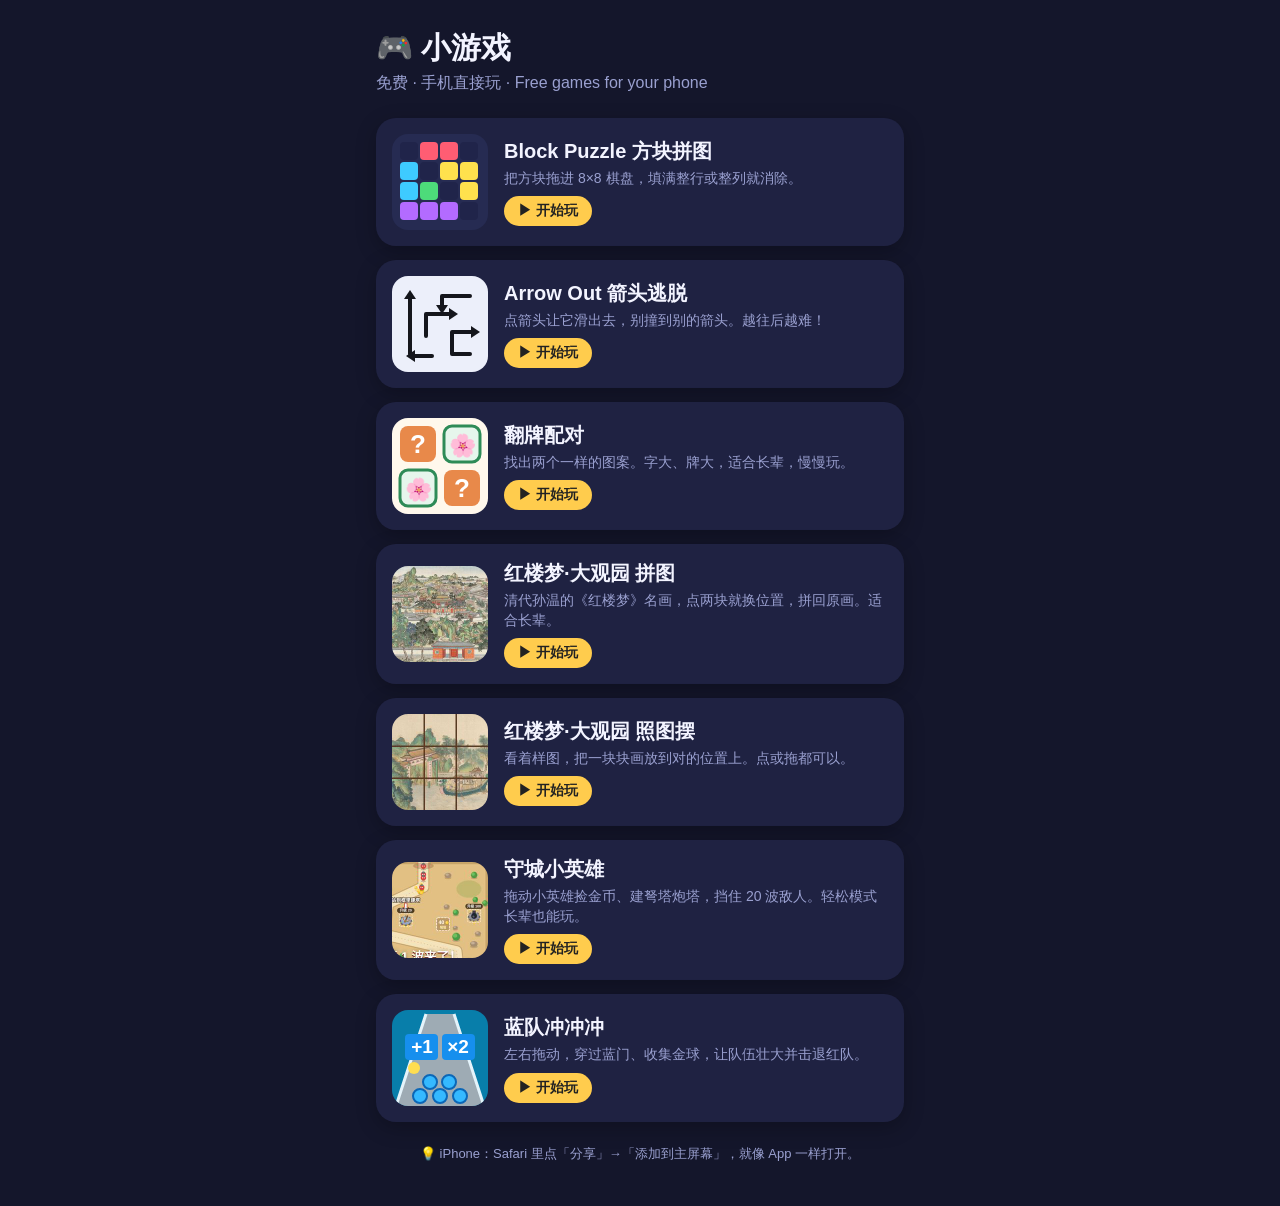
==== index.html @ 64d3f09d "Add Bridge Squad game and homepage entry with Netlify static publishing" ====
<!DOCTYPE html>
<html lang="zh">
<head>
<meta charset="utf-8">
<meta name="viewport" content="width=device-width,initial-scale=1,viewport-fit=cover">
<meta name="apple-mobile-web-app-capable" content="yes">
<meta name="mobile-web-app-capable" content="yes">
<meta name="theme-color" content="#14162b">
<title>Michael's Games</title>
<style>
  :root{--bg:#14162b;--card:#1f2242;--text:#f3f4ff;--muted:#9aa0d0;--accent:#ffcc4d}
  *{box-sizing:border-box;-webkit-tap-highlight-color:transparent}
  html,body{margin:0;background:var(--bg);color:var(--text);
    font-family:-apple-system,BlinkMacSystemFont,"Segoe UI",Roboto,"PingFang SC",sans-serif}
  main{max-width:560px;margin:0 auto;padding:calc(28px + env(safe-area-inset-top)) 16px calc(28px + env(safe-area-inset-bottom))}
  h1{font-size:30px;margin:0 0 4px;font-weight:800}
  .sub{color:var(--muted);margin:0 0 24px}
  a.game{display:flex;gap:16px;align-items:center;text-decoration:none;color:inherit;background:var(--card);
    border-radius:20px;padding:16px;margin-bottom:14px;box-shadow:0 6px 20px rgba(0,0,0,.25);
    transition:transform .15s ease, box-shadow .15s ease}
  a.game:active{transform:scale(.97)}
  @media (hover:hover){a.game:hover{transform:translateY(-2px);box-shadow:0 10px 28px rgba(0,0,0,.35)}}
  .thumb{flex:none;width:96px;height:96px;border-radius:16px;overflow:hidden}
  .thumb svg{display:block;width:100%;height:100%}
  .info{flex:1;min-width:0}
  .info h2{margin:0 0 4px;font-size:20px}
  .info p{margin:0 0 8px;color:var(--muted);font-size:14px;line-height:1.4}
  .play{display:inline-block;background:var(--accent);color:#222;font-weight:700;font-size:14px;padding:6px 14px;border-radius:999px}
  .tip{margin-top:22px;color:var(--muted);font-size:13px;line-height:1.6;text-align:center}
</style>
</head>
<body>
<main>
  <h1>🎮 小游戏</h1>
  <p class="sub">免费 · 手机直接玩 · Free games for your phone</p>

  <a class="game" href="block-puzzle/">
    <div class="thumb">
      <svg viewBox="0 0 96 96" aria-hidden="true">
        <rect width="96" height="96" fill="#262b52"/>
        <g transform="translate(8 8)">
          <rect x="0"  y="0"  width="18" height="18" rx="4" fill="#20244a"/><rect x="20" y="0"  width="18" height="18" rx="4" fill="#ff5d73"/><rect x="40" y="0"  width="18" height="18" rx="4" fill="#ff5d73"/><rect x="60" y="0"  width="18" height="18" rx="4" fill="#20244a"/>
          <rect x="0"  y="20" width="18" height="18" rx="4" fill="#3ecbff"/><rect x="20" y="20" width="18" height="18" rx="4" fill="#20244a"/><rect x="40" y="20" width="18" height="18" rx="4" fill="#ffe14d"/><rect x="60" y="20" width="18" height="18" rx="4" fill="#ffe14d"/>
          <rect x="0"  y="40" width="18" height="18" rx="4" fill="#3ecbff"/><rect x="20" y="40" width="18" height="18" rx="4" fill="#4ddb7a"/><rect x="40" y="40" width="18" height="18" rx="4" fill="#20244a"/><rect x="60" y="40" width="18" height="18" rx="4" fill="#ffe14d"/>
          <rect x="0"  y="60" width="18" height="18" rx="4" fill="#b36bff"/><rect x="20" y="60" width="18" height="18" rx="4" fill="#b36bff"/><rect x="40" y="60" width="18" height="18" rx="4" fill="#b36bff"/><rect x="60" y="60" width="18" height="18" rx="4" fill="#20244a"/>
        </g>
      </svg>
    </div>
    <div class="info">
      <h2>Block Puzzle 方块拼图</h2>
      <p>把方块拖进 8×8 棋盘，填满整行或整列就消除。</p>
      <span class="play">▶ 开始玩</span>
    </div>
  </a>

  <a class="game" href="arrow-puzzle/">
    <div class="thumb">
      <svg viewBox="0 0 96 96" aria-hidden="true">
        <rect width="96" height="96" fill="#eceffa"/>
        <g fill="none" stroke="#15161c" stroke-width="4" stroke-linecap="round" stroke-linejoin="round">
          <path d="M18 78 V22"/><path d="M34 60 V38 H58"/><path d="M78 20 H50 V30"/><path d="M78 78 H60 V56 H80"/><path d="M40 80 H22"/>
        </g>
        <g fill="#15161c">
          <path d="M18 14 l-6 9 h12z"/><path d="M66 38 l-9 -6 v12z"/><path d="M50 38 l-6 -9 h12z"/><path d="M88 56 l-9 -6 v12z"/><path d="M14 80 l9 -6 v12z"/>
        </g>
      </svg>
    </div>
    <div class="info">
      <h2>Arrow Out 箭头逃脱</h2>
      <p>点箭头让它滑出去，别撞到别的箭头。越往后越难！</p>
      <span class="play">▶ 开始玩</span>
    </div>
  </a>

  <a class="game" href="memory-game/">
    <div class="thumb">
      <svg viewBox="0 0 96 96" aria-hidden="true">
        <rect width="96" height="96" fill="#fff8ec"/>
        <rect x="8" y="8" width="36" height="36" rx="8" fill="#e8894a"/><text x="26" y="35" font-size="26" font-weight="800" fill="#fff" text-anchor="middle" font-family="sans-serif">?</text>
        <rect x="52" y="8" width="36" height="36" rx="8" fill="#e6f6ec" stroke="#2e8b57" stroke-width="3"/><text x="70" y="35" font-size="22" text-anchor="middle">🌸</text>
        <rect x="8" y="52" width="36" height="36" rx="8" fill="#e6f6ec" stroke="#2e8b57" stroke-width="3"/><text x="26" y="79" font-size="22" text-anchor="middle">🌸</text>
        <rect x="52" y="52" width="36" height="36" rx="8" fill="#e8894a"/><text x="70" y="79" font-size="26" font-weight="800" fill="#fff" text-anchor="middle" font-family="sans-serif">?</text>
      </svg>
    </div>
    <div class="info">
      <h2>翻牌配对</h2>
      <p>找出两个一样的图案。字大、牌大，适合长辈，慢慢玩。</p>
      <span class="play">▶ 开始玩</span>
    </div>
  </a>

  <a class="game" href="daguanyuan/">
    <div class="thumb"><img src="[data-uri]" alt="" style="width:100%;height:100%;object-fit:cover;display:block"></div>
    <div class="info">
      <h2>红楼梦·大观园 拼图</h2>
      <p>清代孙温的《红楼梦》名画，点两块就换位置，拼回原画。适合长辈。</p>
      <span class="play">▶ 开始玩</span>
    </div>
  </a>

  <a class="game" href="daguanyuan2/">
    <div class="thumb"><img src="[data-uri]" alt="" style="width:100%;height:100%;object-fit:cover;display:block"></div>
    <div class="info">
      <h2>红楼梦·大观园 照图摆</h2>
      <p>看着样图，把一块块画放到对的位置上。点或拖都可以。</p>
      <span class="play">▶ 开始玩</span>
    </div>
  </a>

  <a class="game" href="castle-hero/">
    <div class="thumb"><img src="[data-uri]" alt="" style="width:100%;height:100%;object-fit:cover;display:block"></div>
    <div class="info">
      <h2>守城小英雄</h2>
      <p>拖动小英雄捡金币、建弩塔炮塔，挡住 20 波敌人。轻松模式长辈也能玩。</p>
      <span class="play">▶ 开始玩</span>
    </div>
  </a>


  <a class="game" href="bridge-squad/">
    <div class="thumb">
      <svg viewBox="0 0 96 96" aria-hidden="true">
        <rect width="96" height="96" fill="#087eaa"/>
        <path d="M34 4H62L92 96H4Z" fill="#9eabb4"/>
        <path d="M34 4L4 96M62 4L92 96" stroke="#e4f3fa" stroke-width="3"/>
        <rect x="13" y="24" width="33" height="26" rx="4" fill="#168fee"/>
        <rect x="50" y="24" width="33" height="26" rx="4" fill="#168fee"/>
        <text x="30" y="43" fill="white" text-anchor="middle" font-family="sans-serif" font-size="19" font-weight="900">+1</text>
        <text x="66" y="43" fill="white" text-anchor="middle" font-family="sans-serif" font-size="19" font-weight="900">×2</text>
        <g fill="#35b9ff" stroke="#0b67b7" stroke-width="2"><circle cx="38" cy="72" r="7"/><circle cx="57" cy="72" r="7"/><circle cx="28" cy="86" r="7"/><circle cx="48" cy="86" r="7"/><circle cx="68" cy="86" r="7"/></g>
        <circle cx="22" cy="58" r="6" fill="#ffde50"/>
      </svg>
    </div>
    <div class="info">
      <h2>蓝队冲冲冲</h2>
      <p>左右拖动，穿过蓝门、收集金球，让队伍壮大并击退红队。</p>
      <span class="play">▶ 开始玩</span>
    </div>
  </a>

  <p class="tip">💡 iPhone：Safari 里点「分享」→「添加到主屏幕」，就像 App 一样打开。</p>
</main>
</body>
</html>
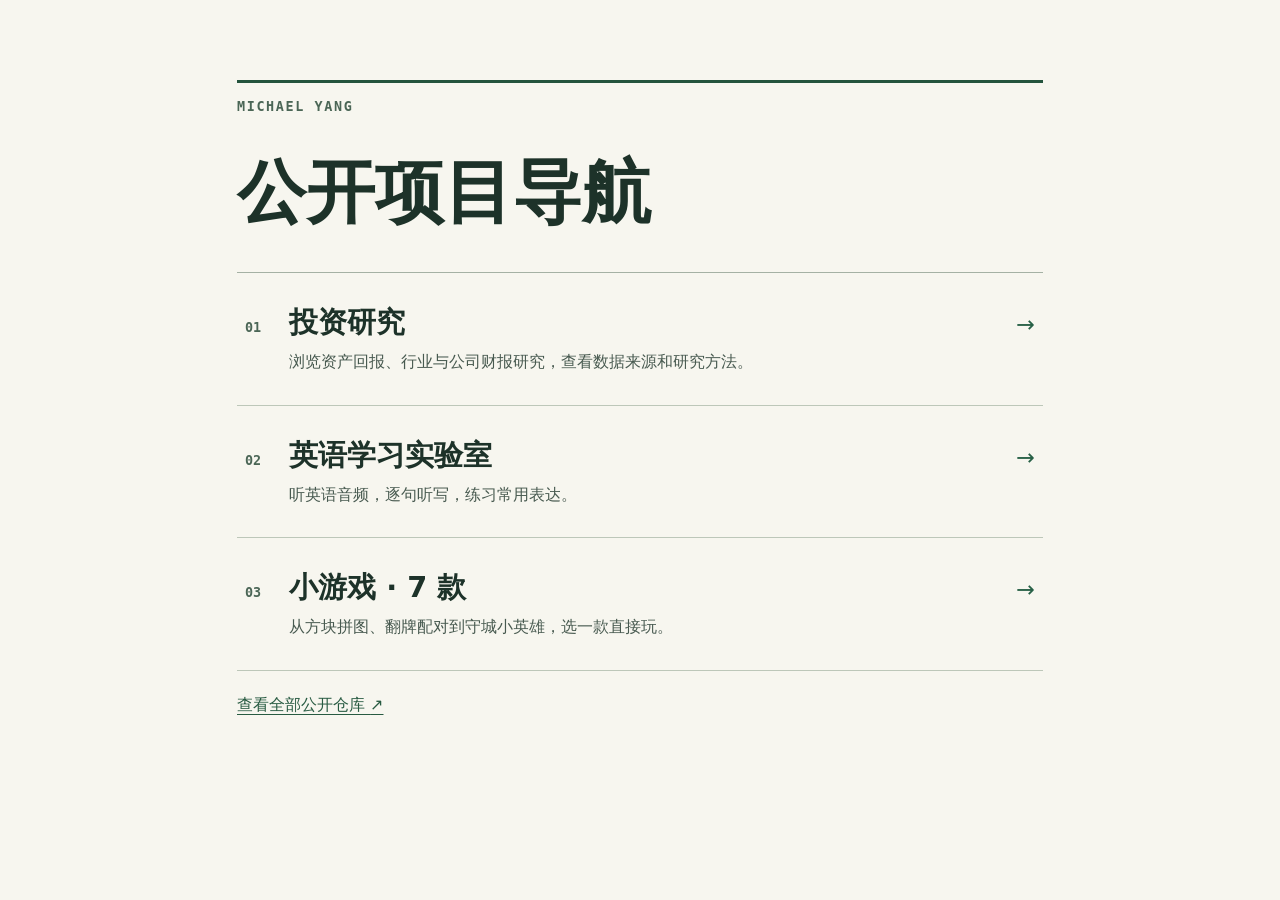
==== commit f6b026bc: "Add a public project directory and move the game collection to /games/" ====
--- a/index.html
+++ b/index.html
@@ -1,144 +1,68 @@
-<!DOCTYPE html>
-<html lang="zh">
+<!doctype html>
+<html lang="zh-CN">
 <head>
-<meta charset="utf-8">
-<meta name="viewport" content="width=device-width,initial-scale=1,viewport-fit=cover">
-<meta name="apple-mobile-web-app-capable" content="yes">
-<meta name="mobile-web-app-capable" content="yes">
-<meta name="theme-color" content="#14162b">
-<title>Michael's Games</title>
-<style>
-  :root{--bg:#14162b;--card:#1f2242;--text:#f3f4ff;--muted:#9aa0d0;--accent:#ffcc4d}
-  *{box-sizing:border-box;-webkit-tap-highlight-color:transparent}
-  html,body{margin:0;background:var(--bg);color:var(--text);
-    font-family:-apple-system,BlinkMacSystemFont,"Segoe UI",Roboto,"PingFang SC",sans-serif}
-  main{max-width:560px;margin:0 auto;padding:calc(28px + env(safe-area-inset-top)) 16px calc(28px + env(safe-area-inset-bottom))}
-  h1{font-size:30px;margin:0 0 4px;font-weight:800}
-  .sub{color:var(--muted);margin:0 0 24px}
-  a.game{display:flex;gap:16px;align-items:center;text-decoration:none;color:inherit;background:var(--card);
-    border-radius:20px;padding:16px;margin-bottom:14px;box-shadow:0 6px 20px rgba(0,0,0,.25);
-    transition:transform .15s ease, box-shadow .15s ease}
-  a.game:active{transform:scale(.97)}
-  @media (hover:hover){a.game:hover{transform:translateY(-2px);box-shadow:0 10px 28px rgba(0,0,0,.35)}}
-  .thumb{flex:none;width:96px;height:96px;border-radius:16px;overflow:hidden}
-  .thumb svg{display:block;width:100%;height:100%}
-  .info{flex:1;min-width:0}
-  .info h2{margin:0 0 4px;font-size:20px}
-  .info p{margin:0 0 8px;color:var(--muted);font-size:14px;line-height:1.4}
-  .play{display:inline-block;background:var(--accent);color:#222;font-weight:700;font-size:14px;padding:6px 14px;border-radius:999px}
-  .tip{margin-top:22px;color:var(--muted);font-size:13px;line-height:1.6;text-align:center}
-</style>
+  <meta charset="utf-8">
+  <meta name="viewport" content="width=device-width, initial-scale=1">
+  <meta name="theme-color" content="#f7f6ef">
+  <meta name="description" content="Michael 的公开项目导航，浏览投资研究、练习英语或挑一款小游戏。">
+  <title>公开项目导航 · Michael Yang</title>
+  <style>
+    * { box-sizing: border-box; }
+    body {
+      margin: 0;
+      background: #f7f6ef;
+      color: #1d3229;
+      font-family: system-ui, "PingFang SC", "Microsoft YaHei", sans-serif;
+    }
+    main { max-width: 850px; margin: auto; padding: clamp(28px, 7vw, 80px) 22px; }
+    header { border-top: 3px solid #24543d; padding-top: 16px; }
+    .owner, .number { font: 600 .84rem ui-monospace, monospace; color: #4b6656; }
+    .owner { margin: 0; letter-spacing: .12em; }
+    h1 { font-size: clamp(2.3rem, 7vw, 4.3rem); margin: .6em 0; line-height: 1.1; }
+    nav { border-top: 1px solid #a5b1a4; }
+    .project {
+      display: grid;
+      grid-template-columns: auto 1fr auto;
+      gap: clamp(12px, 3vw, 28px);
+      align-items: baseline;
+      padding: clamp(20px, 4vw, 30px) 8px;
+      border-bottom: 1px solid #bdc7b9;
+      color: inherit;
+      text-decoration: none;
+    }
+    .project:hover, .project:focus-visible { background: #eaf0e4; }
+    a:focus-visible { outline: 3px solid #226749; outline-offset: 2px; }
+    h2 { font-size: clamp(1.3rem, 4vw, 1.8rem); margin: 0; }
+    .description { margin: 6px 0 0; color: #485a50; line-height: 1.6; }
+    .arrow { color: #276046; font-size: 1.4rem; }
+    footer { margin-top: 24px; }
+    footer a { color: #285b42; text-underline-offset: 4px; }
+  </style>
 </head>
 <body>
-<main>
-  <h1>🎮 小游戏</h1>
-  <p class="sub">免费 · 手机直接玩 · Free games for your phone</p>
-
-  <a class="game" href="block-puzzle/">
-    <div class="thumb">
-      <svg viewBox="0 0 96 96" aria-hidden="true">
-        <rect width="96" height="96" fill="#262b52"/>
-        <g transform="translate(8 8)">
-          <rect x="0"  y="0"  width="18" height="18" rx="4" fill="#20244a"/><rect x="20" y="0"  width="18" height="18" rx="4" fill="#ff5d73"/><rect x="40" y="0"  width="18" height="18" rx="4" fill="#ff5d73"/><rect x="60" y="0"  width="18" height="18" rx="4" fill="#20244a"/>
-          <rect x="0"  y="20" width="18" height="18" rx="4" fill="#3ecbff"/><rect x="20" y="20" width="18" height="18" rx="4" fill="#20244a"/><rect x="40" y="20" width="18" height="18" rx="4" fill="#ffe14d"/><rect x="60" y="20" width="18" height="18" rx="4" fill="#ffe14d"/>
-          <rect x="0"  y="40" width="18" height="18" rx="4" fill="#3ecbff"/><rect x="20" y="40" width="18" height="18" rx="4" fill="#4ddb7a"/><rect x="40" y="40" width="18" height="18" rx="4" fill="#20244a"/><rect x="60" y="40" width="18" height="18" rx="4" fill="#ffe14d"/>
-          <rect x="0"  y="60" width="18" height="18" rx="4" fill="#b36bff"/><rect x="20" y="60" width="18" height="18" rx="4" fill="#b36bff"/><rect x="40" y="60" width="18" height="18" rx="4" fill="#b36bff"/><rect x="60" y="60" width="18" height="18" rx="4" fill="#20244a"/>
-        </g>
-      </svg>
-    </div>
-    <div class="info">
-      <h2>Block Puzzle 方块拼图</h2>
-      <p>把方块拖进 8×8 棋盘，填满整行或整列就消除。</p>
-      <span class="play">▶ 开始玩</span>
-    </div>
-  </a>
-
-  <a class="game" href="arrow-puzzle/">
-    <div class="thumb">
-      <svg viewBox="0 0 96 96" aria-hidden="true">
-        <rect width="96" height="96" fill="#eceffa"/>
-        <g fill="none" stroke="#15161c" stroke-width="4" stroke-linecap="round" stroke-linejoin="round">
-          <path d="M18 78 V22"/><path d="M34 60 V38 H58"/><path d="M78 20 H50 V30"/><path d="M78 78 H60 V56 H80"/><path d="M40 80 H22"/>
-        </g>
-        <g fill="#15161c">
-          <path d="M18 14 l-6 9 h12z"/><path d="M66 38 l-9 -6 v12z"/><path d="M50 38 l-6 -9 h12z"/><path d="M88 56 l-9 -6 v12z"/><path d="M14 80 l9 -6 v12z"/>
-        </g>
-      </svg>
-    </div>
-    <div class="info">
-      <h2>Arrow Out 箭头逃脱</h2>
-      <p>点箭头让它滑出去，别撞到别的箭头。越往后越难！</p>
-      <span class="play">▶ 开始玩</span>
-    </div>
-  </a>
-
-  <a class="game" href="memory-game/">
-    <div class="thumb">
-      <svg viewBox="0 0 96 96" aria-hidden="true">
-        <rect width="96" height="96" fill="#fff8ec"/>
-        <rect x="8" y="8" width="36" height="36" rx="8" fill="#e8894a"/><text x="26" y="35" font-size="26" font-weight="800" fill="#fff" text-anchor="middle" font-family="sans-serif">?</text>
-        <rect x="52" y="8" width="36" height="36" rx="8" fill="#e6f6ec" stroke="#2e8b57" stroke-width="3"/><text x="70" y="35" font-size="22" text-anchor="middle">🌸</text>
-        <rect x="8" y="52" width="36" height="36" rx="8" fill="#e6f6ec" stroke="#2e8b57" stroke-width="3"/><text x="26" y="79" font-size="22" text-anchor="middle">🌸</text>
-        <rect x="52" y="52" width="36" height="36" rx="8" fill="#e8894a"/><text x="70" y="79" font-size="26" font-weight="800" fill="#fff" text-anchor="middle" font-family="sans-serif">?</text>
-      </svg>
-    </div>
-    <div class="info">
-      <h2>翻牌配对</h2>
-      <p>找出两个一样的图案。字大、牌大，适合长辈，慢慢玩。</p>
-      <span class="play">▶ 开始玩</span>
-    </div>
-  </a>
-
-  <a class="game" href="daguanyuan/">
-    <div class="thumb"><img src="[data-uri]" alt="" style="width:100%;height:100%;object-fit:cover;display:block"></div>
-    <div class="info">
-      <h2>红楼梦·大观园 拼图</h2>
-      <p>清代孙温的《红楼梦》名画，点两块就换位置，拼回原画。适合长辈。</p>
-      <span class="play">▶ 开始玩</span>
-    </div>
-  </a>
-
-  <a class="game" href="daguanyuan2/">
-    <div class="thumb"><img src="[data-uri]" alt="" style="width:100%;height:100%;object-fit:cover;display:block"></div>
-    <div class="info">
-      <h2>红楼梦·大观园 照图摆</h2>
-      <p>看着样图，把一块块画放到对的位置上。点或拖都可以。</p>
-      <span class="play">▶ 开始玩</span>
-    </div>
-  </a>
-
-  <a class="game" href="castle-hero/">
-    <div class="thumb"><img src="[data-uri]" alt="" style="width:100%;height:100%;object-fit:cover;display:block"></div>
-    <div class="info">
-      <h2>守城小英雄</h2>
-      <p>拖动小英雄捡金币、建弩塔炮塔，挡住 20 波敌人。轻松模式长辈也能玩。</p>
-      <span class="play">▶ 开始玩</span>
-    </div>
-  </a>
-
-
-  <a class="game" href="bridge-squad/">
-    <div class="thumb">
-      <svg viewBox="0 0 96 96" aria-hidden="true">
-        <rect width="96" height="96" fill="#087eaa"/>
-        <path d="M34 4H62L92 96H4Z" fill="#9eabb4"/>
-        <path d="M34 4L4 96M62 4L92 96" stroke="#e4f3fa" stroke-width="3"/>
-        <rect x="13" y="24" width="33" height="26" rx="4" fill="#168fee"/>
-        <rect x="50" y="24" width="33" height="26" rx="4" fill="#168fee"/>
-        <text x="30" y="43" fill="white" text-anchor="middle" font-family="sans-serif" font-size="19" font-weight="900">+1</text>
-        <text x="66" y="43" fill="white" text-anchor="middle" font-family="sans-serif" font-size="19" font-weight="900">×2</text>
-        <g fill="#35b9ff" stroke="#0b67b7" stroke-width="2"><circle cx="38" cy="72" r="7"/><circle cx="57" cy="72" r="7"/><circle cx="28" cy="86" r="7"/><circle cx="48" cy="86" r="7"/><circle cx="68" cy="86" r="7"/></g>
-        <circle cx="22" cy="58" r="6" fill="#ffde50"/>
-      </svg>
-    </div>
-    <div class="info">
-      <h2>蓝队冲冲冲</h2>
-      <p>左右拖动，穿过蓝门、收集金球，让队伍壮大并击退红队。</p>
-      <span class="play">▶ 开始玩</span>
-    </div>
-  </a>
-
-  <p class="tip">💡 iPhone：Safari 里点「分享」→「添加到主屏幕」，就像 App 一样打开。</p>
-</main>
+  <main>
+    <header>
+      <p class="owner">MICHAEL YANG</p>
+      <h1>公开项目导航</h1>
+    </header>
+    <nav aria-label="公开项目">
+      <a class="project" href="/investment-research-os/">
+        <span class="number" aria-hidden="true">01</span>
+        <div><h2>投资研究</h2><p class="description">浏览资产回报、行业与公司财报研究，查看数据来源和研究方法。</p></div>
+        <span class="arrow" aria-hidden="true">→</span>
+      </a>
+      <a class="project" href="/nce-learning-lab/">
+        <span class="number" aria-hidden="true">02</span>
+        <div><h2>英语学习实验室</h2><p class="description">听英语音频，逐句听写，练习常用表达。</p></div>
+        <span class="arrow" aria-hidden="true">→</span>
+      </a>
+      <a class="project" href="/games/">
+        <span class="number" aria-hidden="true">03</span>
+        <div><h2>小游戏 · 7 款</h2><p class="description">从方块拼图、翻牌配对到守城小英雄，选一款直接玩。</p></div>
+        <span class="arrow" aria-hidden="true">→</span>
+      </a>
+    </nav>
+    <footer><a href="https://github.com/werneryang?tab=repositories">查看全部公开仓库 <span aria-hidden="true">↗</span></a></footer>
+  </main>
 </body>
 </html>
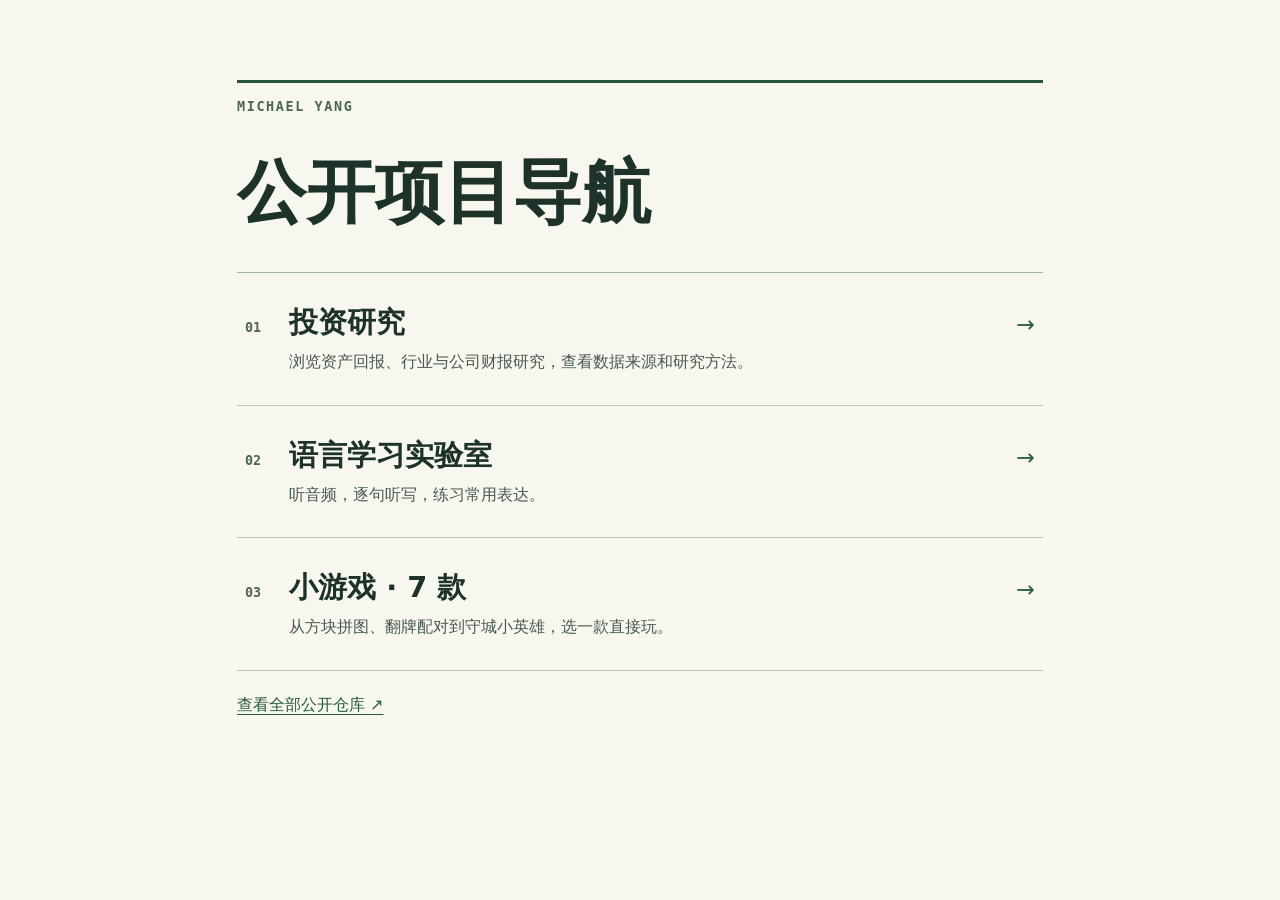
==== commit d8e0ec6f: "Rename the learning lab in the project directory" ====
--- a/index.html
+++ b/index.html
@@ -4,7 +4,7 @@
   <meta charset="utf-8">
   <meta name="viewport" content="width=device-width, initial-scale=1">
   <meta name="theme-color" content="#f7f6ef">
-  <meta name="description" content="Michael 的公开项目导航，浏览投资研究、练习英语或挑一款小游戏。">
+  <meta name="description" content="Michael 的公开项目导航，浏览投资研究、练习语言或挑一款小游戏。">
   <title>公开项目导航 · Michael Yang</title>
   <style>
     * { box-sizing: border-box; }
@@ -53,7 +53,7 @@
       </a>
       <a class="project" href="/nce-learning-lab/">
         <span class="number" aria-hidden="true">02</span>
-        <div><h2>英语学习实验室</h2><p class="description">听英语音频，逐句听写，练习常用表达。</p></div>
+        <div><h2>语言学习实验室</h2><p class="description">听音频，逐句听写，练习常用表达。</p></div>
         <span class="arrow" aria-hidden="true">→</span>
       </a>
       <a class="project" href="/games/">
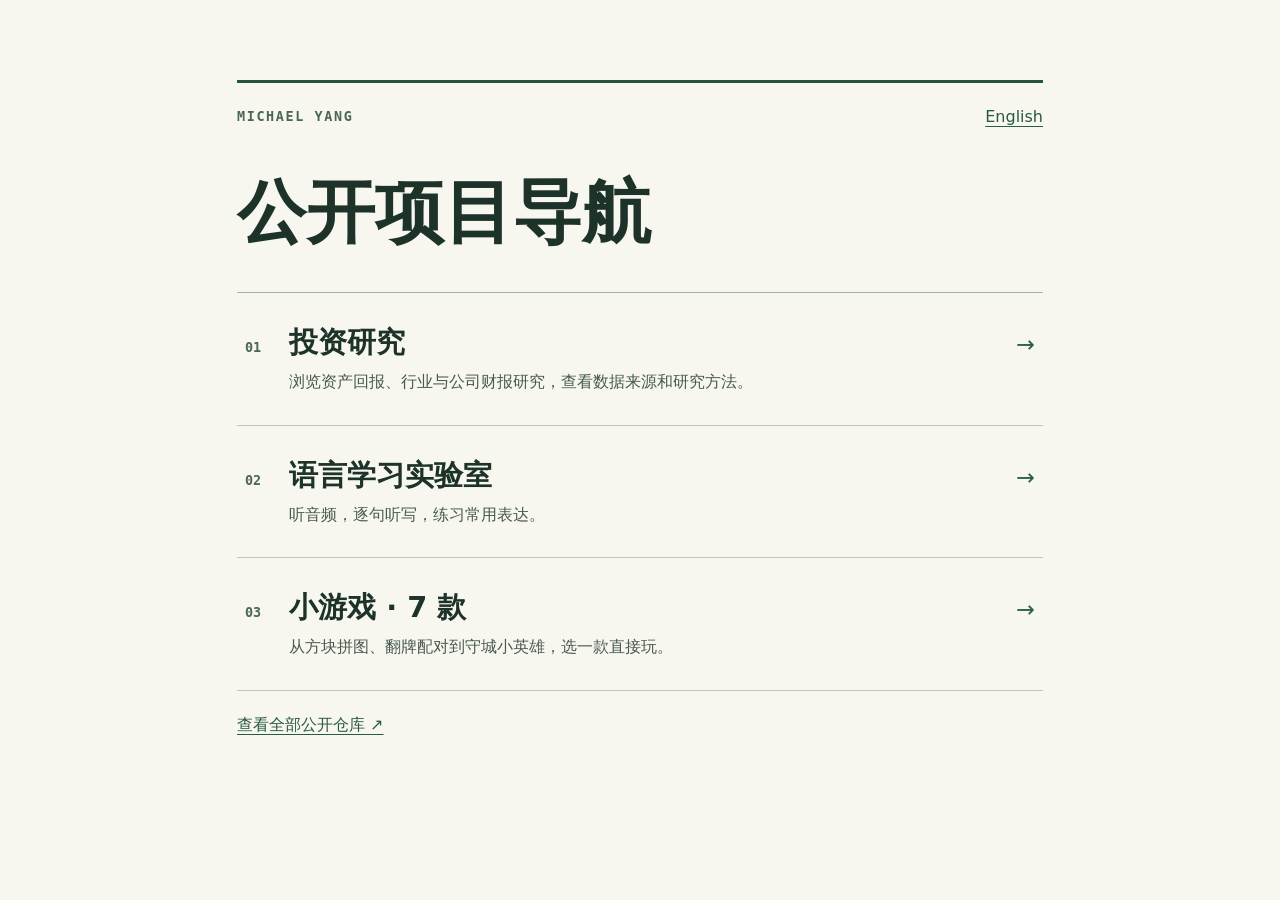
==== commit 1efea9b6: "Add an English version of the public project directory" ====
--- a/index.html
+++ b/index.html
@@ -6,43 +6,17 @@
   <meta name="theme-color" content="#f7f6ef">
   <meta name="description" content="Michael 的公开项目导航，浏览投资研究、练习语言或挑一款小游戏。">
   <title>公开项目导航 · Michael Yang</title>
-  <style>
-    * { box-sizing: border-box; }
-    body {
-      margin: 0;
-      background: #f7f6ef;
-      color: #1d3229;
-      font-family: system-ui, "PingFang SC", "Microsoft YaHei", sans-serif;
-    }
-    main { max-width: 850px; margin: auto; padding: clamp(28px, 7vw, 80px) 22px; }
-    header { border-top: 3px solid #24543d; padding-top: 16px; }
-    .owner, .number { font: 600 .84rem ui-monospace, monospace; color: #4b6656; }
-    .owner { margin: 0; letter-spacing: .12em; }
-    h1 { font-size: clamp(2.3rem, 7vw, 4.3rem); margin: .6em 0; line-height: 1.1; }
-    nav { border-top: 1px solid #a5b1a4; }
-    .project {
-      display: grid;
-      grid-template-columns: auto 1fr auto;
-      gap: clamp(12px, 3vw, 28px);
-      align-items: baseline;
-      padding: clamp(20px, 4vw, 30px) 8px;
-      border-bottom: 1px solid #bdc7b9;
-      color: inherit;
-      text-decoration: none;
-    }
-    .project:hover, .project:focus-visible { background: #eaf0e4; }
-    a:focus-visible { outline: 3px solid #226749; outline-offset: 2px; }
-    h2 { font-size: clamp(1.3rem, 4vw, 1.8rem); margin: 0; }
-    .description { margin: 6px 0 0; color: #485a50; line-height: 1.6; }
-    .arrow { color: #276046; font-size: 1.4rem; }
-    footer { margin-top: 24px; }
-    footer a { color: #285b42; text-underline-offset: 4px; }
-  </style>
+  <link rel="alternate" hreflang="zh-CN" href="/">
+  <link rel="alternate" hreflang="en" href="/en/">
+  <link rel="stylesheet" href="/directory.css">
 </head>
 <body>
   <main>
     <header>
-      <p class="owner">MICHAEL YANG</p>
+      <div class="masthead">
+        <p class="owner">MICHAEL YANG</p>
+        <a class="language" href="/en/" lang="en" hreflang="en">English</a>
+      </div>
       <h1>公开项目导航</h1>
     </header>
     <nav aria-label="公开项目">
--- a/directory.css
+++ b/directory.css
@@ -0,0 +1,32 @@
+* { box-sizing: border-box; }
+body {
+  margin: 0;
+  background: #f7f6ef;
+  color: #1d3229;
+  font-family: system-ui, "PingFang SC", "Microsoft YaHei", sans-serif;
+}
+main { max-width: 850px; margin: auto; padding: clamp(28px, 7vw, 80px) 22px; }
+header { border-top: 3px solid #24543d; padding-top: 16px; }
+.owner, .number { font: 600 .84rem ui-monospace, monospace; color: #4b6656; }
+.masthead { display: flex; align-items: center; justify-content: space-between; gap: 1rem; }
+.language { padding: .5em 0; color: #285b42; text-underline-offset: 4px; }
+.owner { margin: 0; letter-spacing: .12em; }
+h1 { font-size: clamp(2.3rem, 7vw, 4.3rem); margin: .6em 0; line-height: 1.1; }
+nav { border-top: 1px solid #a5b1a4; }
+.project {
+  display: grid;
+  grid-template-columns: auto 1fr auto;
+  gap: clamp(12px, 3vw, 28px);
+  align-items: baseline;
+  padding: clamp(20px, 4vw, 30px) 8px;
+  border-bottom: 1px solid #bdc7b9;
+  color: inherit;
+  text-decoration: none;
+}
+.project:hover, .project:focus-visible { background: #eaf0e4; }
+a:focus-visible { outline: 3px solid #226749; outline-offset: 2px; }
+h2 { font-size: clamp(1.3rem, 4vw, 1.8rem); margin: 0; }
+.description { margin: 6px 0 0; color: #485a50; line-height: 1.6; }
+.arrow { color: #276046; font-size: 1.4rem; }
+footer { margin-top: 24px; }
+footer a { color: #285b42; text-underline-offset: 4px; }
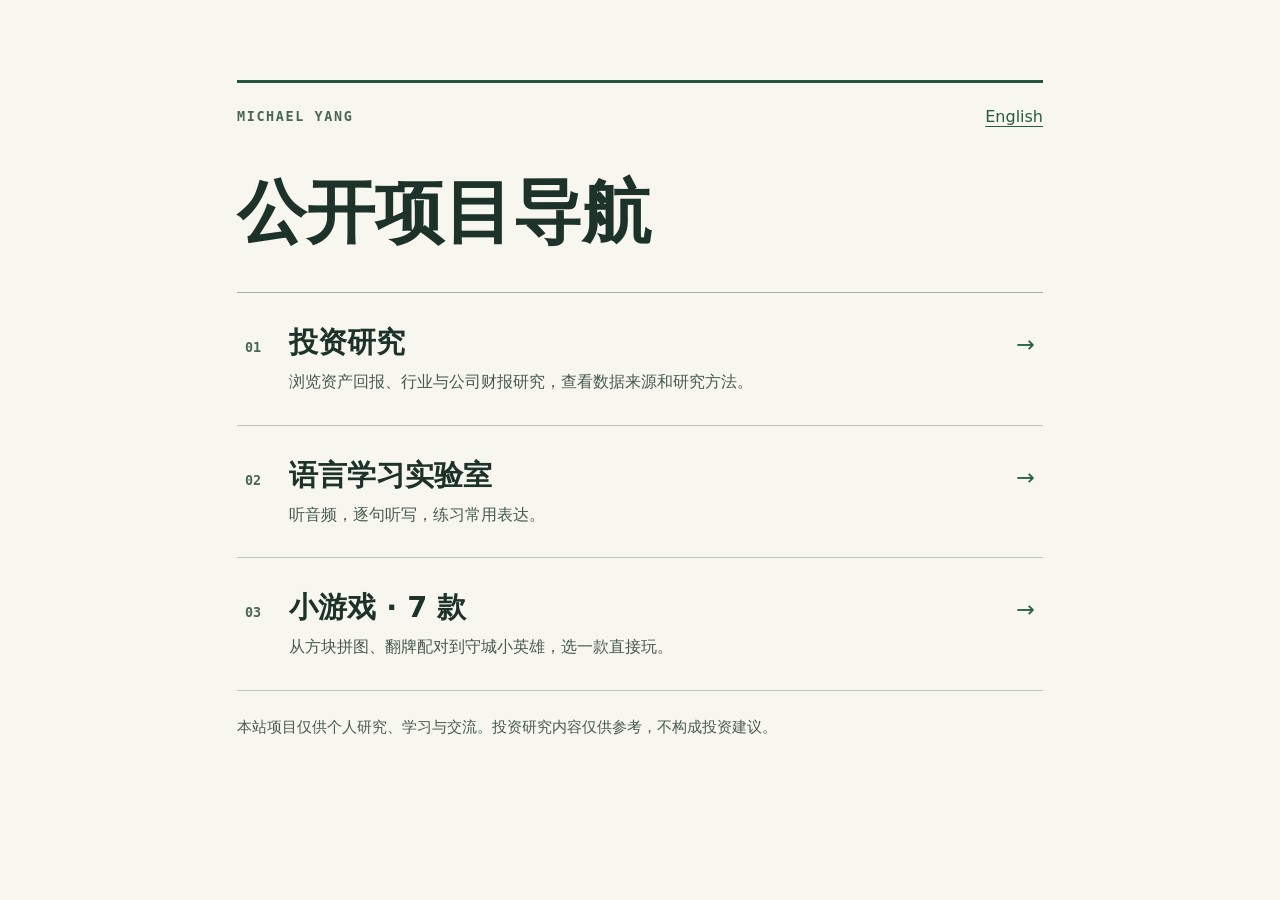
==== commit 9810e294: "Replace repository links with bilingual personal research notices" ====
--- a/index.html
+++ b/index.html
@@ -36,7 +36,7 @@
         <span class="arrow" aria-hidden="true">→</span>
       </a>
     </nav>
-    <footer><a href="https://github.com/werneryang?tab=repositories">查看全部公开仓库 <span aria-hidden="true">↗</span></a></footer>
+    <footer>本站项目仅供个人研究、学习与交流。投资研究内容仅供参考，不构成投资建议。</footer>
   </main>
 </body>
 </html>
--- a/directory.css
+++ b/directory.css
@@ -28,5 +28,4 @@
 h2 { font-size: clamp(1.3rem, 4vw, 1.8rem); margin: 0; }
 .description { margin: 6px 0 0; color: #485a50; line-height: 1.6; }
 .arrow { color: #276046; font-size: 1.4rem; }
-footer { margin-top: 24px; }
-footer a { color: #285b42; text-underline-offset: 4px; }
+footer { margin-top: 24px; color: #485a50; font-size: .95rem; line-height: 1.6; }
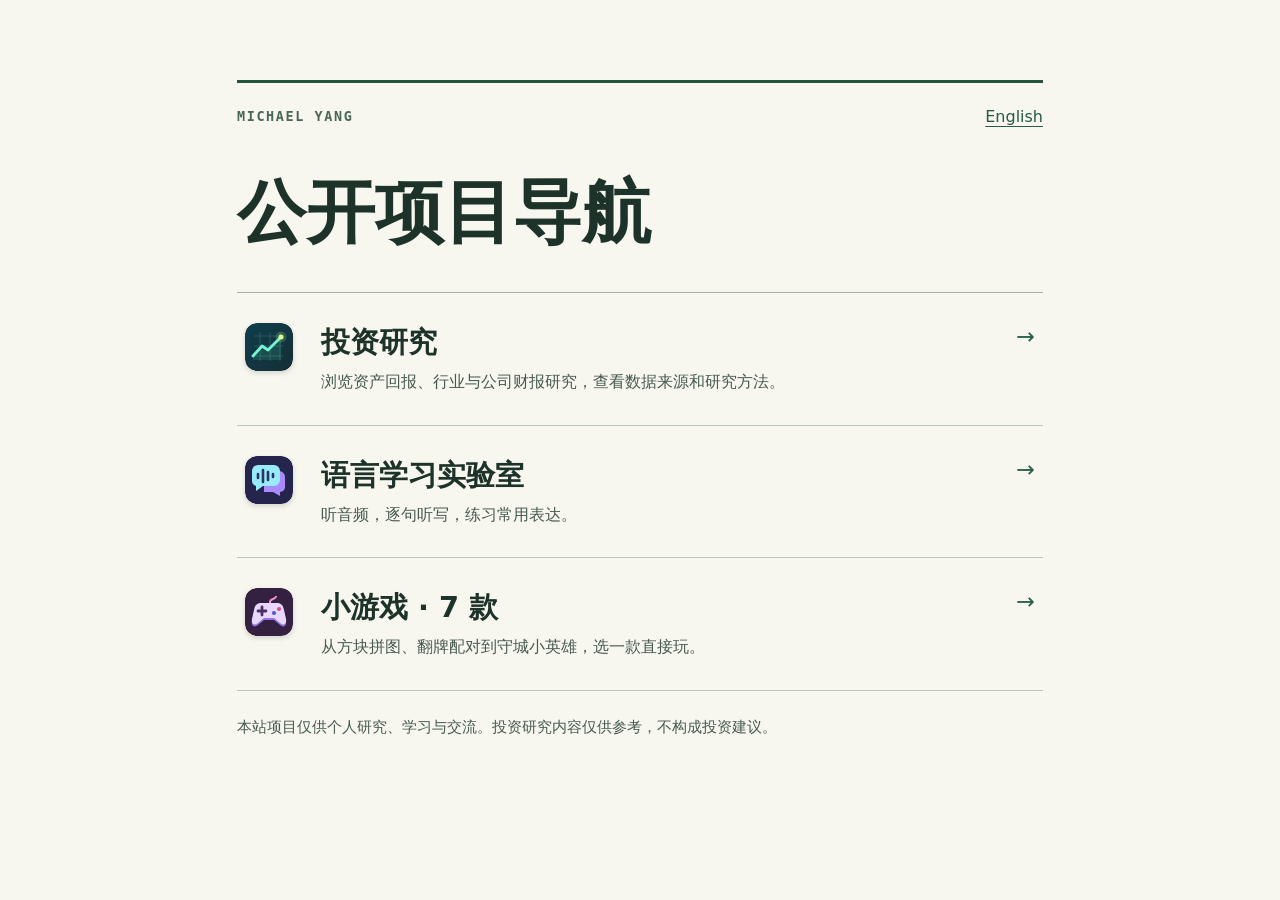
==== commit afb4c95e: "Illustrate project directory links with interactive badges" ====
--- a/index.html
+++ b/index.html
@@ -21,17 +21,17 @@
     </header>
     <nav aria-label="公开项目">
       <a class="project" href="/investment-research-os/">
-        <span class="number" aria-hidden="true">01</span>
+        <svg class="project-icon" aria-hidden="true" focusable="false"><use href="/directory-icons.svg#research"/></svg>
         <div><h2>投资研究</h2><p class="description">浏览资产回报、行业与公司财报研究，查看数据来源和研究方法。</p></div>
         <span class="arrow" aria-hidden="true">→</span>
       </a>
       <a class="project" href="/nce-learning-lab/">
-        <span class="number" aria-hidden="true">02</span>
+        <svg class="project-icon" aria-hidden="true" focusable="false"><use href="/directory-icons.svg#language"/></svg>
         <div><h2>语言学习实验室</h2><p class="description">听音频，逐句听写，练习常用表达。</p></div>
         <span class="arrow" aria-hidden="true">→</span>
       </a>
       <a class="project" href="/games/">
-        <span class="number" aria-hidden="true">03</span>
+        <svg class="project-icon" aria-hidden="true" focusable="false"><use href="/directory-icons.svg#games"/></svg>
         <div><h2>小游戏 · 7 款</h2><p class="description">从方块拼图、翻牌配对到守城小英雄，选一款直接玩。</p></div>
         <span class="arrow" aria-hidden="true">→</span>
       </a>
--- a/directory.css
+++ b/directory.css
@@ -7,7 +7,7 @@
 }
 main { max-width: 850px; margin: auto; padding: clamp(28px, 7vw, 80px) 22px; }
 header { border-top: 3px solid #24543d; padding-top: 16px; }
-.owner, .number { font: 600 .84rem ui-monospace, monospace; color: #4b6656; }
+.owner { font: 600 .84rem ui-monospace, monospace; color: #4b6656; }
 .masthead { display: flex; align-items: center; justify-content: space-between; gap: 1rem; }
 .language { padding: .5em 0; color: #285b42; text-underline-offset: 4px; }
 .owner { margin: 0; letter-spacing: .12em; }
@@ -17,7 +17,7 @@
   display: grid;
   grid-template-columns: auto 1fr auto;
   gap: clamp(12px, 3vw, 28px);
-  align-items: baseline;
+  align-items: start;
   padding: clamp(20px, 4vw, 30px) 8px;
   border-bottom: 1px solid #bdc7b9;
   color: inherit;
@@ -26,6 +26,21 @@
 .project:hover, .project:focus-visible { background: #eaf0e4; }
 a:focus-visible { outline: 3px solid #226749; outline-offset: 2px; }
 h2 { font-size: clamp(1.3rem, 4vw, 1.8rem); margin: 0; }
+.project-icon {
+  width: clamp(36px, 5vw, 48px);
+  height: auto;
+  aspect-ratio: 1;
+  border-radius: 25%;
+  box-shadow: 0 2px 5px #172d3029;
+}
+@media (prefers-reduced-motion: no-preference) {
+  .project:is(:hover, :focus-visible) .project-icon {
+    animation: badge-pop .45s ease-out;
+  }
+  @keyframes badge-pop {
+    45% { transform: translateY(-3px) rotate(-5deg) scale(1.06); }
+  }
+}
 .description { margin: 6px 0 0; color: #485a50; line-height: 1.6; }
 .arrow { color: #276046; font-size: 1.4rem; }
 footer { margin-top: 24px; color: #485a50; font-size: .95rem; line-height: 1.6; }
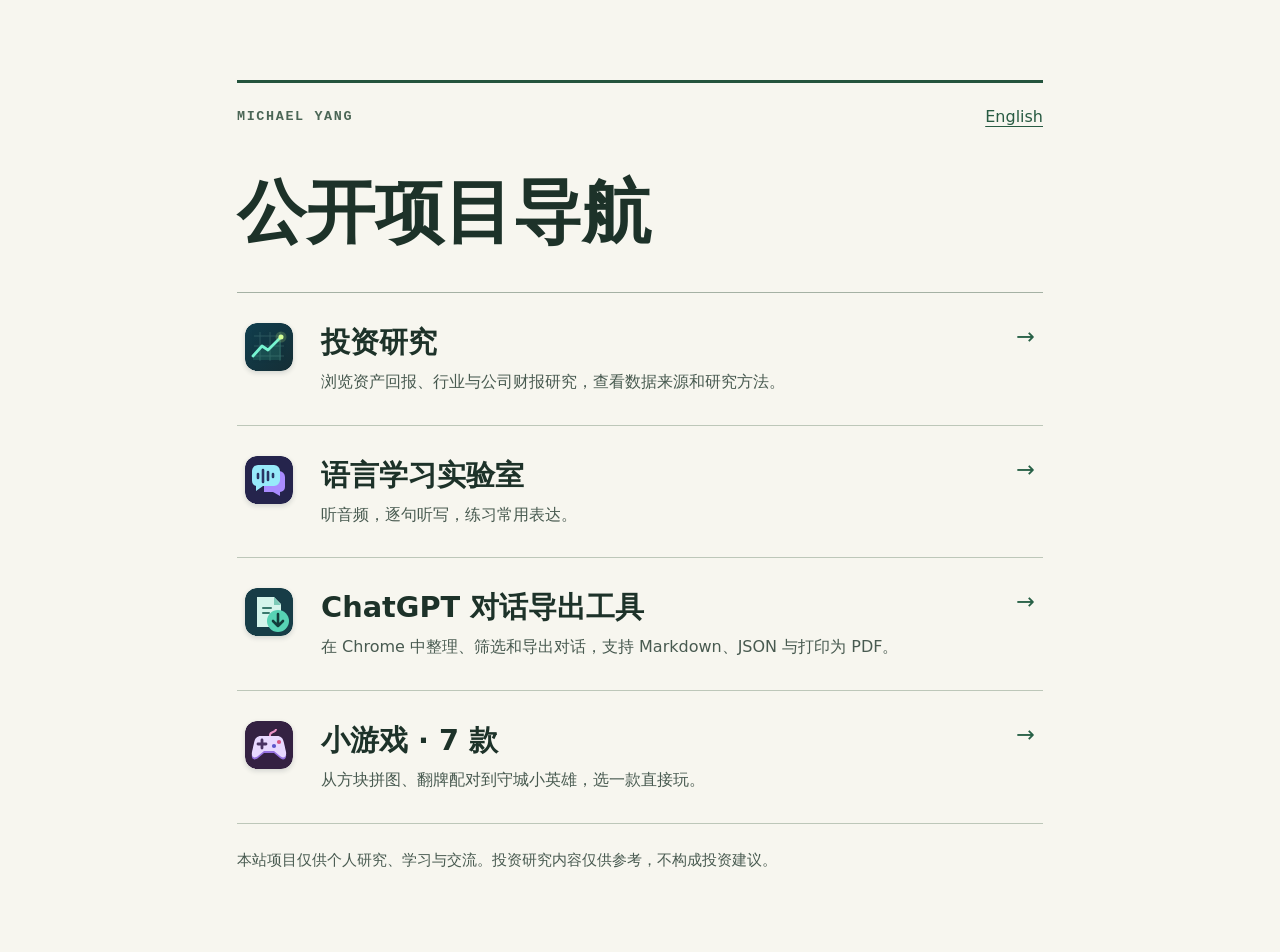
==== commit 124cbf9b: "Add bilingual ChatGPT exporter project entry and introduction" ====
--- a/index.html
+++ b/index.html
@@ -4,7 +4,7 @@
   <meta charset="utf-8">
   <meta name="viewport" content="width=device-width, initial-scale=1">
   <meta name="theme-color" content="#f7f6ef">
-  <meta name="description" content="Michael 的公开项目导航，浏览投资研究、练习语言或挑一款小游戏。">
+  <meta name="description" content="Michael 的公开项目导航，浏览投资研究、练习语言、导出 ChatGPT 对话或挑一款小游戏。">
   <title>公开项目导航 · Michael Yang</title>
   <link rel="alternate" hreflang="zh-CN" href="/">
   <link rel="alternate" hreflang="en" href="/en/">
@@ -30,6 +30,11 @@
         <div><h2>语言学习实验室</h2><p class="description">听音频，逐句听写，练习常用表达。</p></div>
         <span class="arrow" aria-hidden="true">→</span>
       </a>
+      <a class="project" href="/chatgpt-exporter/">
+        <svg class="project-icon" aria-hidden="true" focusable="false"><use href="/directory-icons.svg#exporter"/></svg>
+        <div><h2>ChatGPT 对话导出工具</h2><p class="description">在 Chrome 中整理、筛选和导出对话，支持 Markdown、JSON 与打印为 PDF。</p></div>
+        <span class="arrow" aria-hidden="true">→</span>
+      </a>
       <a class="project" href="/games/">
         <svg class="project-icon" aria-hidden="true" focusable="false"><use href="/directory-icons.svg#games"/></svg>
         <div><h2>小游戏 · 7 款</h2><p class="description">从方块拼图、翻牌配对到守城小英雄，选一款直接玩。</p></div>
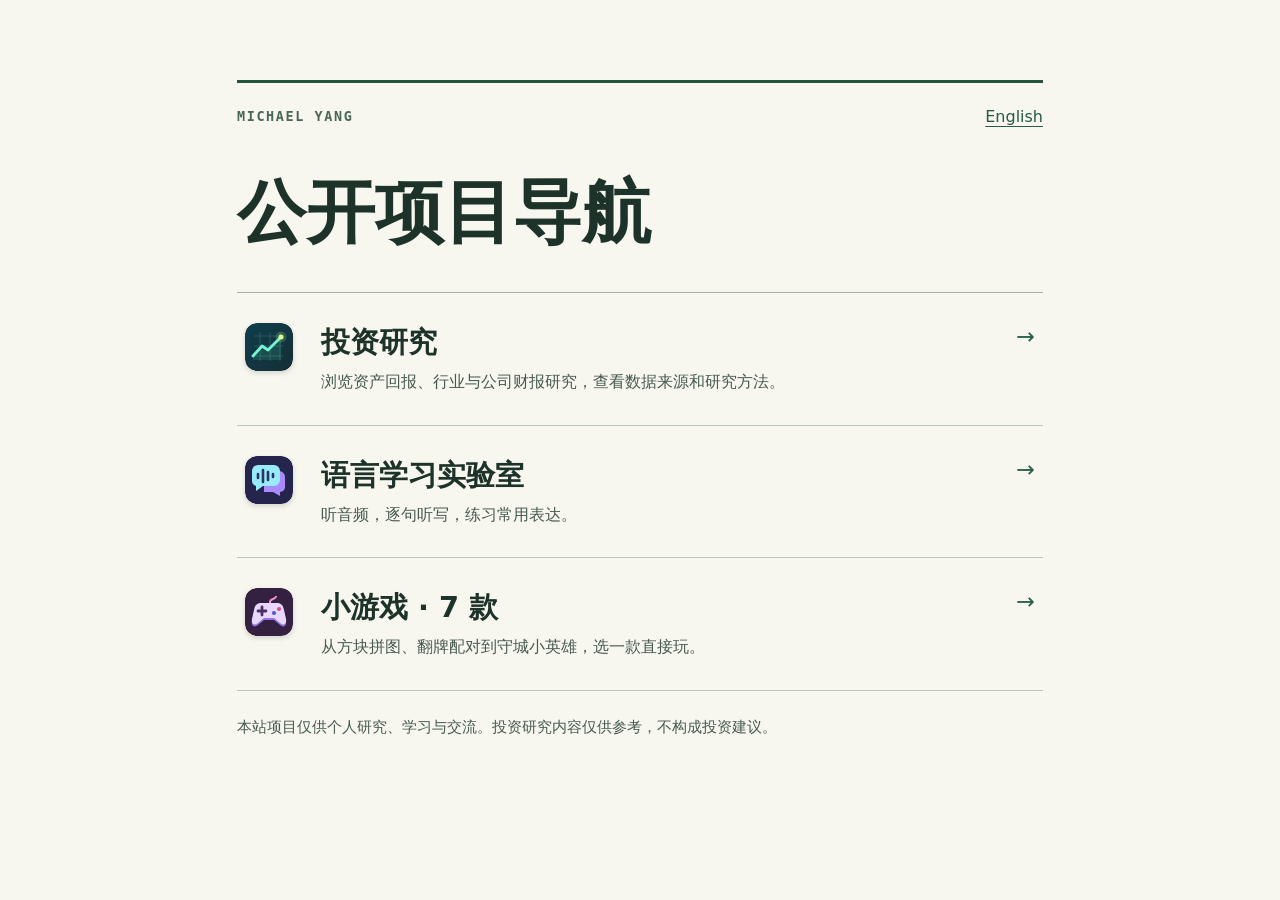
==== commit ea1c0b02: "Remove ChatGPT exporter entry from project directories" ====
--- a/index.html
+++ b/index.html
@@ -4,7 +4,7 @@
   <meta charset="utf-8">
   <meta name="viewport" content="width=device-width, initial-scale=1">
   <meta name="theme-color" content="#f7f6ef">
-  <meta name="description" content="Michael 的公开项目导航，浏览投资研究、练习语言、导出 ChatGPT 对话或挑一款小游戏。">
+  <meta name="description" content="Michael 的公开项目导航，浏览投资研究、练习语言或挑一款小游戏。">
   <title>公开项目导航 · Michael Yang</title>
   <link rel="alternate" hreflang="zh-CN" href="/">
   <link rel="alternate" hreflang="en" href="/en/">
@@ -30,11 +30,6 @@
         <div><h2>语言学习实验室</h2><p class="description">听音频，逐句听写，练习常用表达。</p></div>
         <span class="arrow" aria-hidden="true">→</span>
       </a>
-      <a class="project" href="/chatgpt-exporter/">
-        <svg class="project-icon" aria-hidden="true" focusable="false"><use href="/directory-icons.svg#exporter"/></svg>
-        <div><h2>ChatGPT 对话导出工具</h2><p class="description">在 Chrome 中整理、筛选和导出对话，支持 Markdown、JSON 与打印为 PDF。</p></div>
-        <span class="arrow" aria-hidden="true">→</span>
-      </a>
       <a class="project" href="/games/">
         <svg class="project-icon" aria-hidden="true" focusable="false"><use href="/directory-icons.svg#games"/></svg>
         <div><h2>小游戏 · 7 款</h2><p class="description">从方块拼图、翻牌配对到守城小英雄，选一款直接玩。</p></div>
